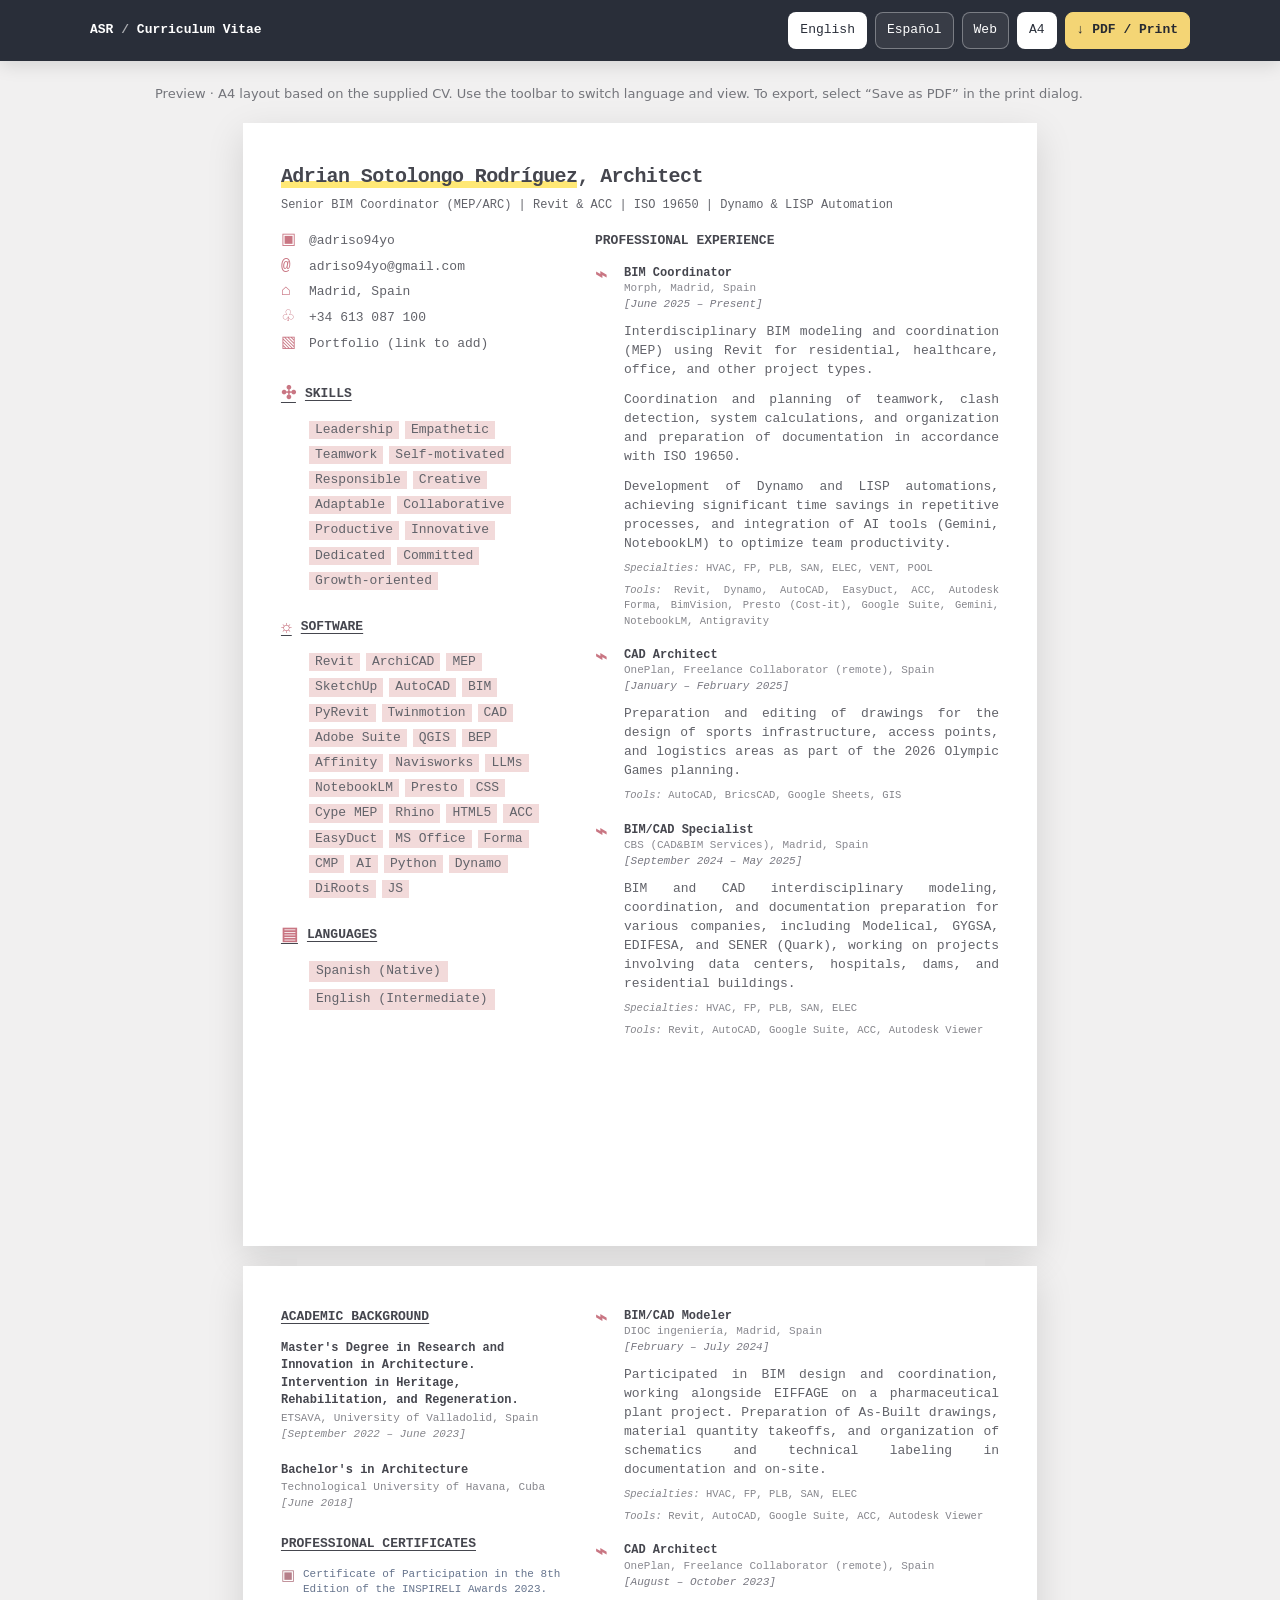
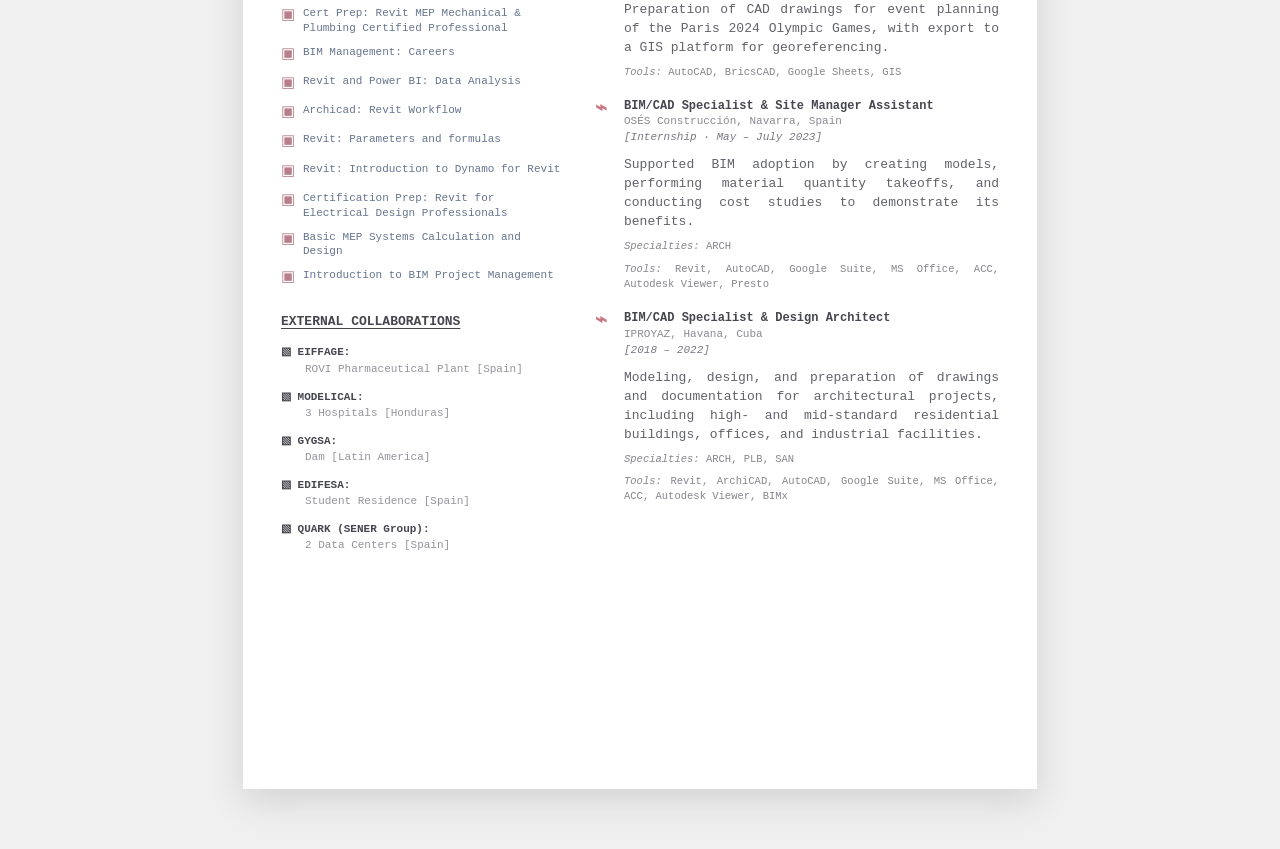
==== index.html @ 5b1942b9 "index.html v.0.00" ====
<!doctype html>
<html lang="en">
<head>
<meta charset="utf-8"><meta name="viewport" content="width=device-width,initial-scale=1">
<meta name="description" content="Professional CV and portfolio of Adrian Sotolongo Rodríguez — BIM Coordinator and Architect.">
<title>Adrian Sotolongo Rodríguez — CV</title>
<style>
:root{--ink:#62636a;--dark:#45464e;--pink:#f2dada;--rose:#c97683;--yellow:#ffe875;--paper:#fff;--bg:#f1f0f0;--line:#e5dede}*{box-sizing:border-box}body{margin:0;background:var(--bg);color:var(--ink);font:13px/1.46 'Courier New',Courier,monospace}button,a{font:inherit}.toolbar{position:sticky;top:0;z-index:10;background:#292e39;color:white;display:flex;gap:16px;align-items:center;justify-content:space-between;padding:12px max(16px,calc((100vw - 1100px)/2));box-shadow:0 3px 18px #0002}.toolbar strong{color:#fff}.toolbar-actions{display:flex;gap:8px;flex-wrap:wrap}.toolbar button{border:1px solid #ffffff55;background:#ffffff12;color:white;padding:8px 11px;cursor:pointer;border-radius:8px}.toolbar button.selected{background:#fff;color:#292e39}.toolbar button.primary{background:#f4d575;color:#272a31;border-color:#f4d575;font-weight:bold}.intro{max-width:1000px;margin:23px auto 9px;padding:0 15px;color:#74757b;font:13px/1.5 system-ui,sans-serif}.pages{margin:20px auto 60px;display:flex;flex-direction:column;align-items:center;gap:20px}.sheet{background:var(--paper);width:210mm;min-height:297mm;padding:11mm 10mm 10mm;box-shadow:0 12px 35px #00000020;overflow:hidden}.identity{margin-bottom:17px}.identity h1{color:var(--dark);font-size:20px;margin:0 0 8px;line-height:1.2;letter-spacing:-.6px}.identity h1 .name{box-shadow:inset 0 -7px var(--yellow)}.identity .role{font-size:12px;margin:0}.columns{display:grid;grid-template-columns:39% 1fr;gap:9mm}.left{min-width:0}.right{min-width:0}.contact{margin-bottom:27px}.contact-line{display:flex;align-items:flex-start;gap:9px;margin:0 0 7px;overflow-wrap:anywhere}.contact-line .ico{color:var(--rose);font-size:16px;width:19px;flex:none;line-height:1}.contact-line a{color:inherit;text-decoration:none}.group{margin-bottom:24px}.group h2,.right h2{font-size:13px;color:var(--dark);margin:0 0 13px;font-weight:bold}.group h2{display:flex;align-items:center;gap:9px;text-decoration:underline;text-underline-offset:3px}.group h2 .ico{font-size:18px;color:var(--rose);text-decoration:none}.chips{display:flex;gap:7px 6px;flex-wrap:wrap;padding-left:28px}.chip{background:var(--pink);padding:0 6px;line-height:1.4;white-space:nowrap}.language-list{display:grid;gap:7px;padding-left:28px}.language-list span{background:var(--pink);padding:1px 7px;max-width:max-content}.right h2{margin-bottom:14px}.item{display:grid;grid-template-columns:21px minmax(0,1fr);gap:8px;margin-bottom:18px;break-inside:avoid}.item .emblem{color:var(--rose);font-size:20px;line-height:1.1;font-weight:bold}.item h3{font-size:12px;margin:0;line-height:1.35;color:var(--dark)}.item .meta{font-size:11px;color:#898990;line-height:1.38}.item .date{font-size:11px;font-style:italic;color:#777780}.item p{margin:11px 0 0;text-align:justify;hyphens:auto}.item .minor{font-size:10.5px;color:#85858b;margin-top:7px}.academic{margin-bottom:20px;break-inside:avoid}.academic strong{display:block;color:var(--dark);font-size:12px}.academic .meta,.academic .date{font-size:11px;color:#85858b}.academic .date{font-style:italic}.cert{display:flex;align-items:flex-start;gap:8px;margin:0 0 9px;font-size:11px;line-height:1.35;color:#66748d}.cert .symbol{color:#b67f8a;font-size:15px;flex:none}.collab{margin:0 0 12px;font-size:11px}.collab strong{color:var(--dark)}.collab div{margin-left:24px;color:#93939b}.screen-only{}.print-only{display:none}.footer-note{font-size:10px;text-align:right;color:#a5a5a5;margin-top:6px}.web-only{display:none}
@media screen and (max-width:850px){.sheet{width:min(100%,794px);min-height:unset;padding:28px 22px}.pages{padding:0 10px}.columns{gap:20px}.toolbar{gap:10px;flex-direction:column;align-items:stretch}.intro{margin:14px auto}.toolbar-actions{justify-content:center}}@media screen and (max-width:590px){.columns{grid-template-columns:1fr}.identity h1{font-size:18px}.right{border-top:1px solid var(--line);padding-top:14px}.contact{margin-bottom:14px}.chips{padding-left:0}.language-list{padding-left:0}.group{margin-bottom:17px}.sheet{padding:22px 17px}.item{break-inside:auto}}
body.mode-web .pages{max-width:1040px;padding:0 14px;display:block}body.mode-web .sheet{width:100%;min-height:0;margin:0 auto 15px;box-shadow:0 5px 20px #00000013;border-radius:6px}body.mode-web .sheet + .sheet{margin-top:0}body.mode-web .intro{max-width:1040px}body.mode-web .sheet .footer-note{display:none}
@media print{@page{size:A4;margin:0}html,body{width:210mm;background:white!important;margin:0!important;padding:0!important;-webkit-print-color-adjust:exact;print-color-adjust:exact}.toolbar,.intro{display:none!important}.pages,body.mode-web .pages{display:block!important;margin:0!important;padding:0!important;max-width:none!important}.sheet,body.mode-web .sheet{width:210mm!important;min-height:297mm!important;height:auto!important;padding:11mm 10mm 10mm!important;margin:0!important;box-shadow:none!important;border-radius:0!important;break-after:page;page-break-after:always;overflow:visible!important}.sheet:last-child{break-after:auto;page-break-after:auto}.columns{grid-template-columns:39% 1fr!important;gap:9mm!important}.right{border:0!important;padding:0!important}.chips,.language-list{padding-left:28px!important}.item{break-inside:avoid}.sheet:not(:last-child){border-bottom:0}}
</style>
</head><body class="mode-a4">
<header class="toolbar"><strong>ASR <span style="opacity:.6">/</span> Curriculum Vitae</strong><div class="toolbar-actions"><button id="lang-en" class="selected" type="button">English</button><button id="lang-es" type="button">Español</button><button id="view-web" type="button">Web</button><button id="view-a4" class="selected" type="button">A4</button><button id="print" class="primary" type="button">↓ PDF / Print</button></div></header>
<p class="intro" id="intro">Preview · A4 layout based on the supplied CV. Use the toolbar to switch language and view. To export, select “Save as PDF” in the print dialog.</p>
<main id="pages" class="pages" aria-label="Curriculum vitae"></main>
<script>
// Edit all content here. Both the website and PDF use this single data source.
const data={
 name:'Adrian Sotolongo Rodríguez',mail:'adriso94yo@gmail.com',phone:'+34 613 087 100',location:'Madrid, Spain',linkedin:'@adriso94yo',
 headline:{en:'Senior BIM Coordinator (MEP/ARC) | Revit & ACC | ISO 19650 | Dynamo & LISP Automation',es:'Coordinador BIM sénior (MEP/ARQ) | Revit y ACC | ISO 19650 | Automatización Dynamo y LISP'},
 skills:['Leadership','Empathetic','Teamwork','Self-motivated','Responsible','Creative','Adaptable','Collaborative','Productive','Innovative','Dedicated','Committed','Growth-oriented'],
 software:['Revit','ArchiCAD','MEP','SketchUp','AutoCAD','BIM','PyRevit','Twinmotion','CAD','Adobe Suite','QGIS','BEP','Affinity','Navisworks','LLMs','NotebookLM','Presto','CSS','Cype MEP','Rhino','HTML5','ACC','EasyDuct','MS Office','Forma','CMP','AI','Python','Dynamo','DiRoots','JS'],
 languages:{en:['Spanish (Native)','English (Intermediate)'],es:['Español (Nativo)','Inglés (Intermedio)']},
 jobs:[
 {role:{en:'BIM Coordinator',es:'Coordinador BIM'},company:'Morph',place:'Madrid, Spain',date:{en:'June 2025 – Present',es:'Junio 2025 – Actualidad'},paragraphs:{en:['Interdisciplinary BIM modeling and coordination (MEP) using Revit for residential, healthcare, office, and other project types.','Coordination and planning of teamwork, clash detection, system calculations, and organization and preparation of documentation in accordance with ISO 19650.','Development of Dynamo and LISP automations, achieving significant time savings in repetitive processes, and integration of AI tools (Gemini, NotebookLM) to optimize team productivity.'],es:['Modelado y coordinación BIM interdisciplinar (MEP) con Revit para proyectos residenciales, sanitarios, de oficinas y otros usos.','Coordinación y planificación del trabajo en equipo, detección de interferencias, cálculos de instalaciones y organización de documentación conforme a ISO 19650.','Desarrollo de automatizaciones con Dynamo y LISP para agilizar tareas repetitivas e integración de herramientas de IA (Gemini, NotebookLM) para mejorar la productividad del equipo.']},specialties:'HVAC, FP, PLB, SAN, ELEC, VENT, POOL',tools:'Revit, Dynamo, AutoCAD, EasyDuct, ACC, Autodesk Forma, BimVision, Presto (Cost-it), Google Suite, Gemini, NotebookLM, Antigravity'},
 {role:{en:'CAD Architect',es:'Arquitecto CAD'},company:'OnePlan',place:'Freelance Collaborator (remote), Spain',date:{en:'January – February 2025',es:'Enero – Febrero 2025'},paragraphs:{en:['Preparation and editing of drawings for the design of sports infrastructure, access points, and logistics areas as part of the 2026 Olympic Games planning.'],es:['Elaboración y edición de planos de infraestructuras deportivas, accesos y zonas logísticas como parte de la planificación de los Juegos Olímpicos de 2026.']},tools:'AutoCAD, BricsCAD, Google Sheets, GIS'},
 {role:{en:'BIM/CAD Specialist',es:'Especialista BIM/CAD'},company:'CBS (CAD&BIM Services)',place:'Madrid, Spain',date:{en:'September 2024 – May 2025',es:'Septiembre 2024 – Mayo 2025'},paragraphs:{en:['BIM and CAD interdisciplinary modeling, coordination, and documentation preparation for various companies, including Modelical, GYGSA, EDIFESA, and SENER (Quark), working on projects involving data centers, hospitals, dams, and residential buildings.'],es:['Modelado, coordinación y preparación de documentación BIM y CAD para distintas empresas, entre ellas Modelical, GYGSA, EDIFESA y SENER (Quark), en proyectos de centros de datos, hospitales, presas y edificios residenciales.']},specialties:'HVAC, FP, PLB, SAN, ELEC',tools:'Revit, AutoCAD, Google Suite, ACC, Autodesk Viewer'},
 {role:{en:'BIM/CAD Modeler',es:'Modelador BIM/CAD'},company:'DIOC ingeniería',place:'Madrid, Spain',date:{en:'February – July 2024',es:'Febrero – Julio 2024'},paragraphs:{en:['Participated in BIM design and coordination, working alongside EIFFAGE on a pharmaceutical plant project. Preparation of As-Built drawings, material quantity takeoffs, and organization of schematics and technical labeling in documentation and on-site.'],es:['Participación en el diseño y coordinación BIM junto con EIFFAGE en un proyecto de planta farmacéutica. Elaboración de planos As-Built, mediciones de materiales y organización de esquemas y etiquetado técnico en documentación y obra.']},specialties:'HVAC, FP, PLB, SAN, ELEC',tools:'Revit, AutoCAD, Google Suite, ACC, Autodesk Viewer'},
 {role:{en:'CAD Architect',es:'Arquitecto CAD'},company:'OnePlan',place:'Freelance Collaborator (remote), Spain',date:{en:'August – October 2023',es:'Agosto – Octubre 2023'},paragraphs:{en:['Preparation of CAD drawings for event planning of the Paris 2024 Olympic Games, with export to a GIS platform for georeferencing.'],es:['Elaboración de planos CAD para la planificación de eventos de los Juegos Olímpicos de París 2024, exportados a una plataforma SIG para su georreferenciación.']},tools:'AutoCAD, BricsCAD, Google Sheets, GIS'},
 {role:{en:'BIM/CAD Specialist & Site Manager Assistant',es:'Especialista BIM/CAD y asistente de jefe de obra'},company:'OSÉS Construcción',place:'Navarra, Spain',date:{en:'Internship · May – July 2023',es:'Prácticas · Mayo – Julio 2023'},paragraphs:{en:['Supported BIM adoption by creating models, performing material quantity takeoffs, and conducting cost studies to demonstrate its benefits.'],es:['Apoyo en la implantación BIM mediante creación de modelos, mediciones de materiales y estudios de costes para demostrar sus ventajas.']},specialties:'ARCH',tools:'Revit, AutoCAD, Google Suite, MS Office, ACC, Autodesk Viewer, Presto'},
 {role:{en:'BIM/CAD Specialist & Design Architect',es:'Especialista BIM/CAD y arquitecto proyectista'},company:'IPROYAZ',place:'Havana, Cuba',date:{en:'2018 – 2022',es:'2018 – 2022'},paragraphs:{en:['Modeling, design, and preparation of drawings and documentation for architectural projects, including high- and mid-standard residential buildings, offices, and industrial facilities.'],es:['Modelado, diseño y elaboración de planos y documentación para proyectos arquitectónicos, incluidos edificios residenciales, oficinas e instalaciones industriales.']},specialties:'ARCH, PLB, SAN',tools:'Revit, ArchiCAD, AutoCAD, Google Suite, MS Office, ACC, Autodesk Viewer, BIMx'}
 ],
 academics:[{title:{en:"Master's Degree in Research and Innovation in Architecture. Intervention in Heritage, Rehabilitation, and Regeneration.",es:'Máster en Investigación e Innovación en Arquitectura. Intervención en el Patrimonio, Rehabilitación y Regeneración.'},school:'ETSAVA, University of Valladolid, Spain',date:{en:'September 2022 – June 2023',es:'Septiembre 2022 – Junio 2023'}},{title:{en:"Bachelor's in Architecture",es:'Grado en Arquitectura'},school:'Technological University of Havana, Cuba',date:{en:'June 2018',es:'Junio 2018'}}],
 certs:['Certificate of Participation in the 8th Edition of the INSPIRELI Awards 2023.','Cert Prep: Revit MEP Mechanical & Plumbing Certified Professional','BIM Management: Careers','Revit and Power BI: Data Analysis','Archicad: Revit Workflow','Revit: Parameters and formulas','Revit: Introduction to Dynamo for Revit','Certification Prep: Revit for Electrical Design Professionals','Basic MEP Systems Calculation and Design','Introduction to BIM Project Management'],
 collabs:[['EIFFAGE','ROVI Pharmaceutical Plant [Spain]'],['MODELICAL','3 Hospitals [Honduras]'],['GYGSA','Dam [Latin America]'],['EDIFESA','Student Residence [Spain]'],['QUARK (SENER Group)','2 Data Centers [Spain]']]
};
const labels={en:{architect:'Architect',experience:'PROFESSIONAL EXPERIENCE',skills:'SKILLS',software:'SOFTWARE',languages:'LANGUAGES',education:'ACADEMIC BACKGROUND',certs:'PROFESSIONAL CERTIFICATES',collabs:'EXTERNAL COLLABORATIONS',specialties:'Specialties',tools:'Tools',intro:'Preview · A4 layout based on the supplied CV. Use the toolbar to switch language and view. To export, select “Save as PDF” in the print dialog.'},es:{architect:'Arquitecto',experience:'EXPERIENCIA PROFESIONAL',skills:'COMPETENCIAS',software:'SOFTWARE',languages:'IDIOMAS',education:'FORMACIÓN ACADÉMICA',certs:'CERTIFICACIONES PROFESIONALES',collabs:'COLABORACIONES EXTERNAS',specialties:'Especialidades',tools:'Herramientas',intro:'Vista previa · Diseño A4 basado en el CV facilitado. Cambia de idioma y vista desde la barra. Para exportar, selecciona «Guardar como PDF» en el diálogo de impresión.'}};
let language='en',view='a4';
function esc(v){return String(v??'').replace(/[&<>"']/g,c=>({'&':'&amp;','<':'&lt;','>':'&gt;','"':'&quot;',"'":'&#39;'}[c]))}
function job(j){let t=labels[language];return `<article class="item"><span class="emblem">⌁</span><div><h3>${esc(j.role[language])}</h3><div class="meta">${esc(j.company)}, ${esc(j.place)}</div><div class="date">[${esc(j.date[language])}]</div>${j.paragraphs[language].map(p=>`<p>${esc(p)}</p>`).join('')}${j.specialties?`<p class="minor"><em>${t.specialties}:</em> ${esc(j.specialties)}</p>`:''}${j.tools?`<p class="minor"><em>${t.tools}:</em> ${esc(j.tools)}</p>`:''}</div></article>`}
function academic(a){return `<div class="academic"><strong>${esc(a.title[language])}</strong><div class="meta">${esc(a.school)}</div><div class="date">[${esc(a.date[language])}]</div></div>`}
function leftOne(){const t=labels[language];return `<aside class="left"><div class="contact"><div class="contact-line"><span class="ico">▣</span><a href="https://www.linkedin.com/" target="_blank" rel="noopener">${esc(data.linkedin)}</a></div><div class="contact-line"><span class="ico">@</span><a href="mailto:${esc(data.mail)}">${esc(data.mail)}</a></div><div class="contact-line"><span class="ico">⌂</span><span>${esc(data.location)}</span></div><div class="contact-line"><span class="ico">♧</span><a href="tel:${esc(data.phone.replaceAll(' ',''))}">${esc(data.phone)}</a></div><div class="contact-line"><span class="ico">▧</span><span>Portfolio (link to add)</span></div></div><section class="group"><h2><span class="ico">✣</span>${t.skills}</h2><div class="chips">${data.skills.map(s=>`<span class="chip">${esc(s)}</span>`).join('')}</div></section><section class="group"><h2><span class="ico">☼</span>${t.software}</h2><div class="chips">${data.software.map(s=>`<span class="chip">${esc(s)}</span>`).join('')}</div></section><section class="group"><h2><span class="ico">▤</span>${t.languages}</h2><div class="language-list">${data.languages[language].map(s=>`<span>${esc(s)}</span>`).join('')}</div></section></aside>`}
function leftTwo(){const t=labels[language];return `<aside class="left"><section class="group"><h2>${t.education}</h2>${data.academics.map(academic).join('')}</section><section class="group"><h2>${t.certs}</h2>${data.certs.map(c=>`<div class="cert"><span class="symbol">▣</span><span>${esc(c)}</span></div>`).join('')}</section><section class="group"><h2>${t.collabs}</h2>${data.collabs.map(c=>`<div class="collab"><strong>▧ ${esc(c[0])}:</strong><div>${esc(c[1])}</div></div>`).join('')}</section></aside>`}
function render(){const t=labels[language];document.documentElement.lang=language;document.title=`${data.name} — ${language==='en'?'CV':'Currículum'}`;document.getElementById('intro').textContent=t.intro;document.getElementById('pages').innerHTML=`<section class="sheet"><header class="identity"><h1><span class="name">${esc(data.name)}</span>, ${t.architect}</h1><div class="role">${esc(data.headline[language])}</div></header><div class="columns">${leftOne()}<div class="right"><h2>${t.experience}</h2>${data.jobs.slice(0,3).map(job).join('')}</div></div></section><section class="sheet"><div class="columns">${leftTwo()}<div class="right">${data.jobs.slice(3).map(job).join('')}</div></div></section>`;document.body.className='mode-'+view;for(const code of ['en','es'])document.getElementById('lang-'+code).classList.toggle('selected',code===language);for(const code of ['web','a4'])document.getElementById('view-'+code).classList.toggle('selected',code===view)}
for(const code of ['en','es'])document.getElementById('lang-'+code).onclick=()=>{language=code;render()};for(const code of ['web','a4'])document.getElementById('view-'+code).onclick=()=>{view=code;render()};document.getElementById('print').onclick=()=>window.print();render();
</script>
</body></html>
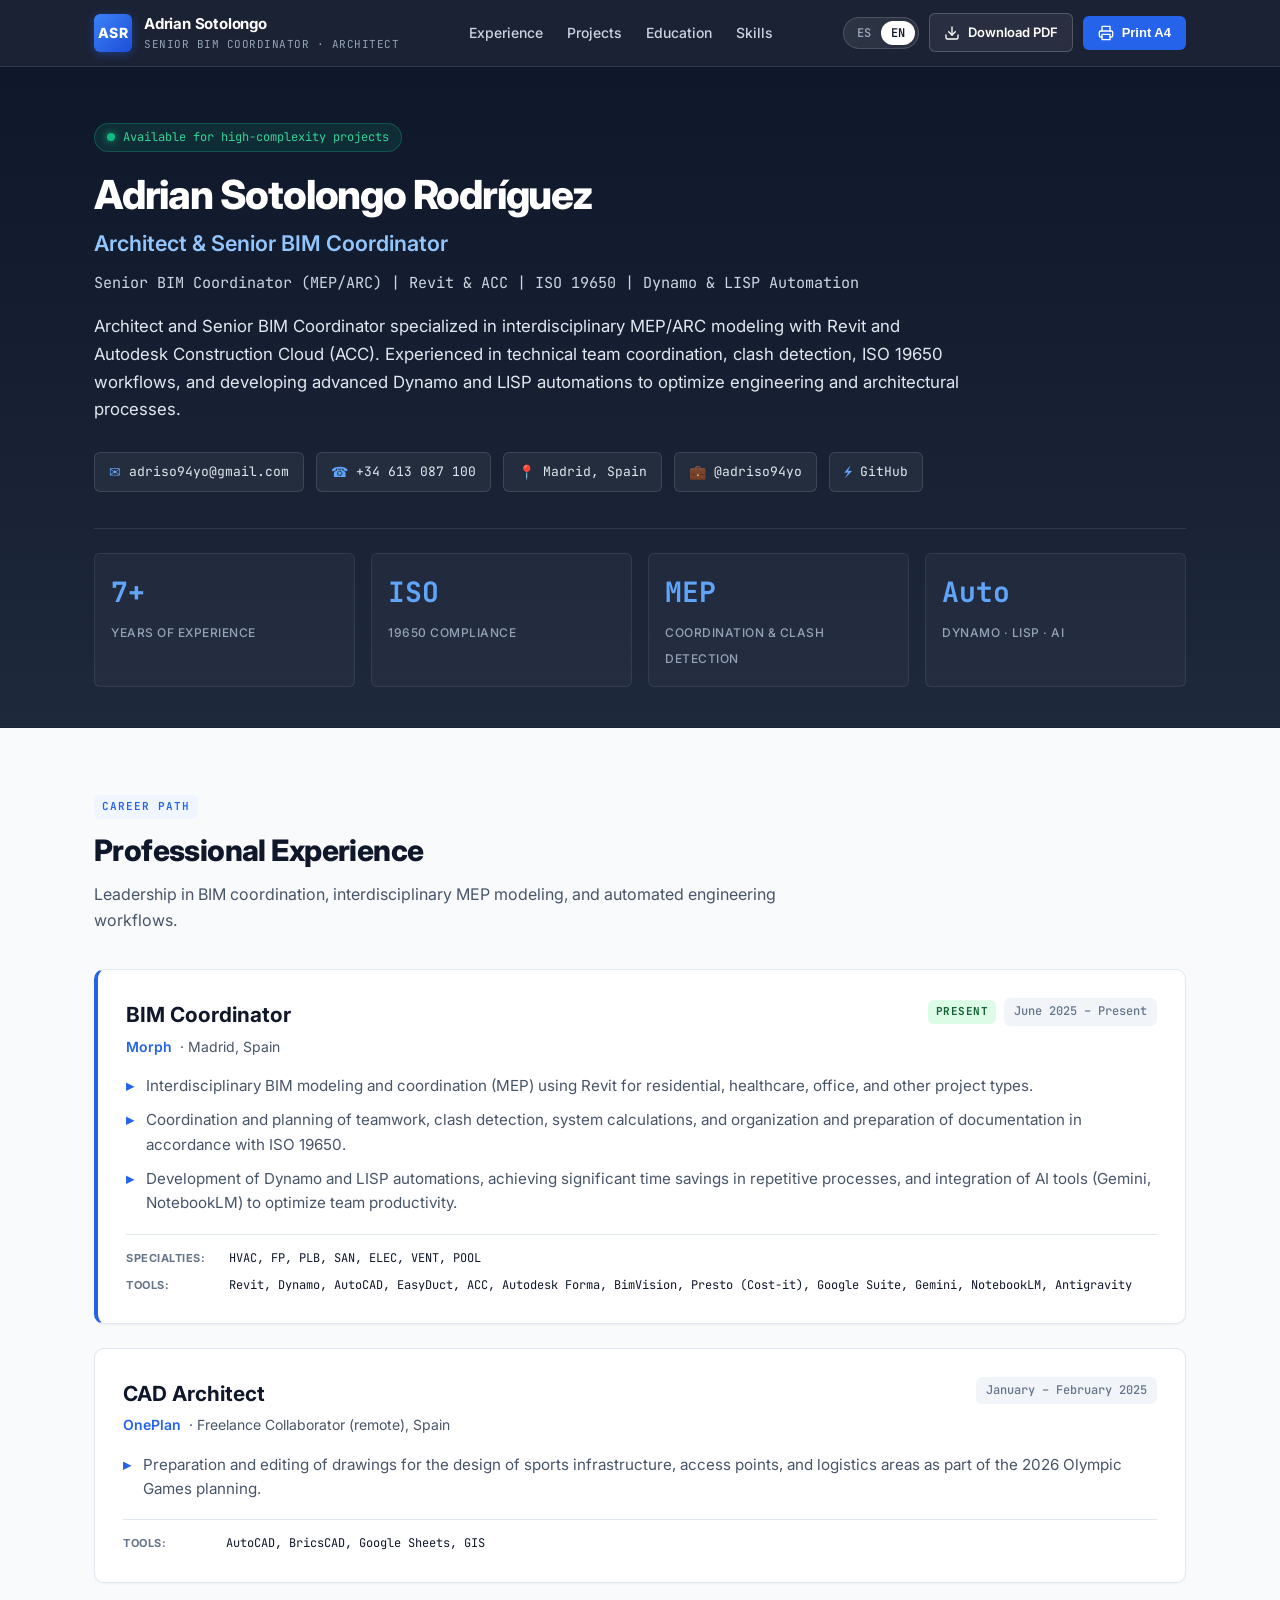
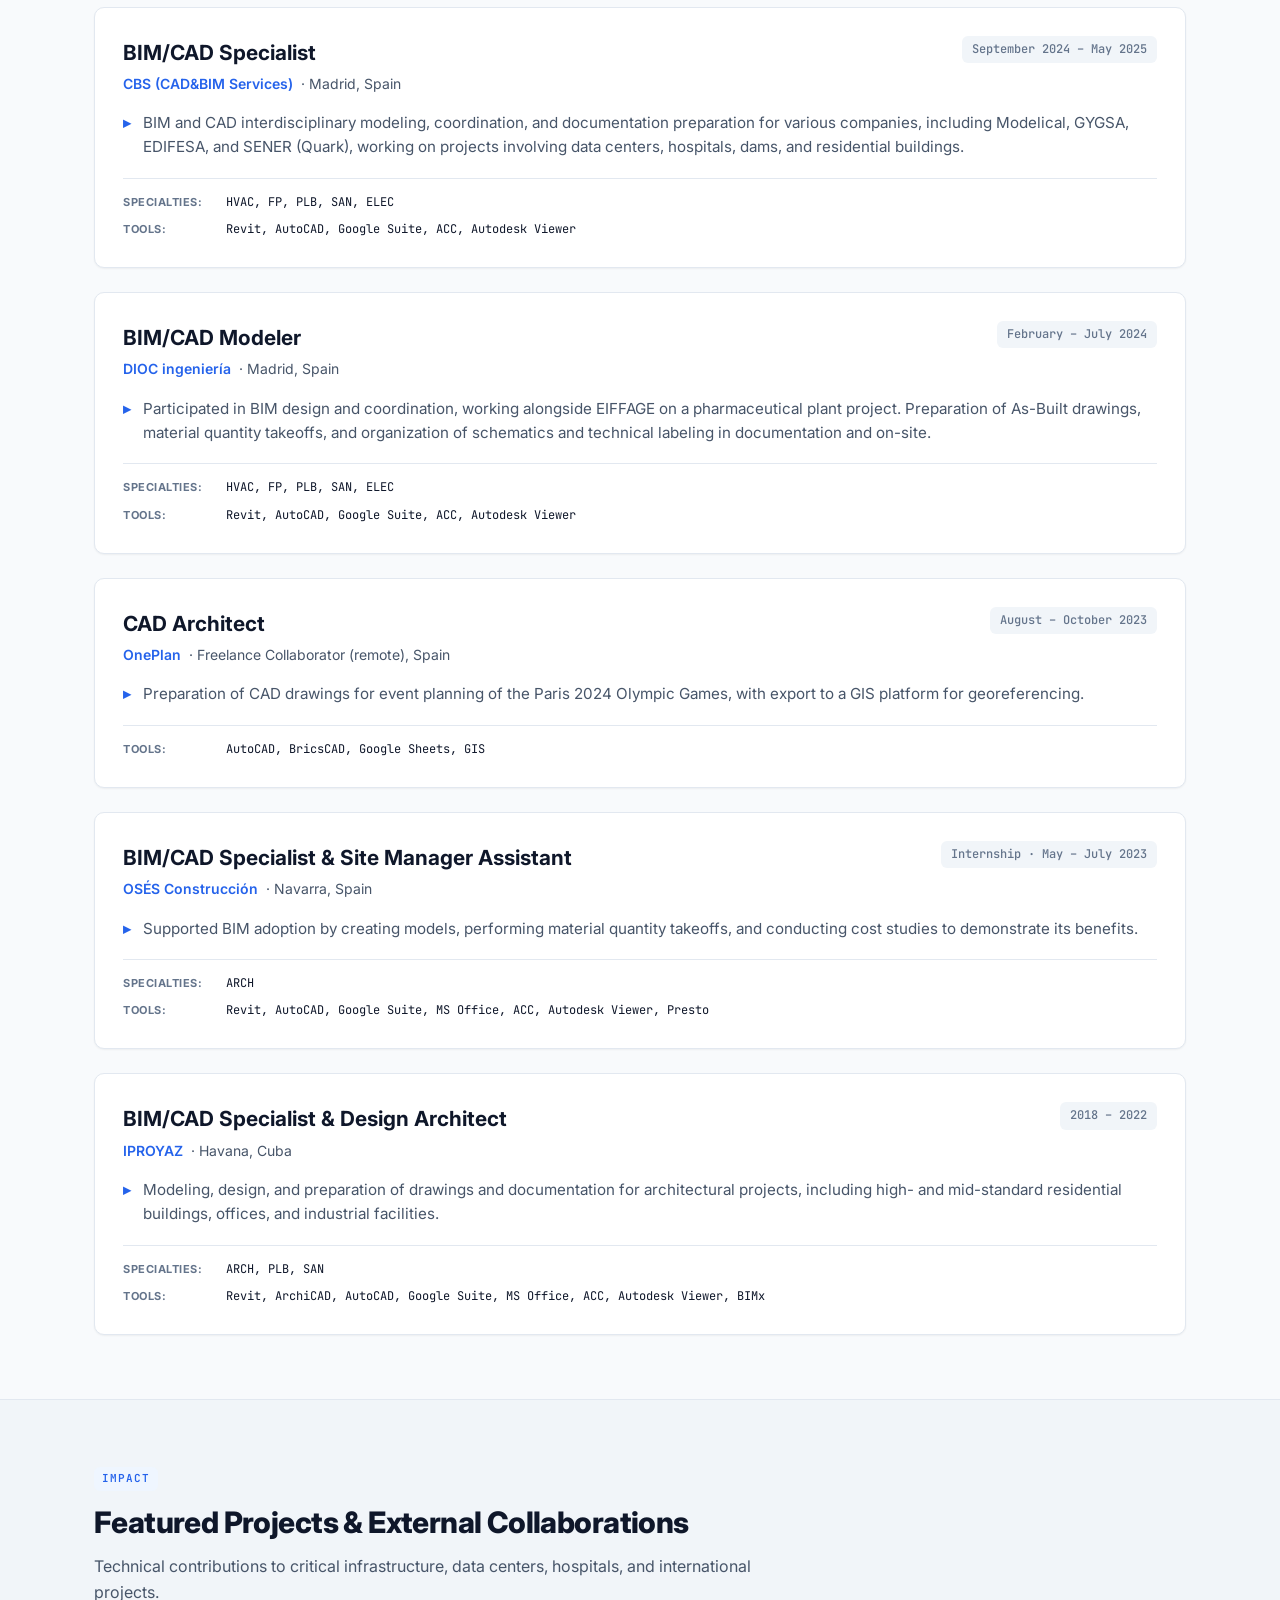
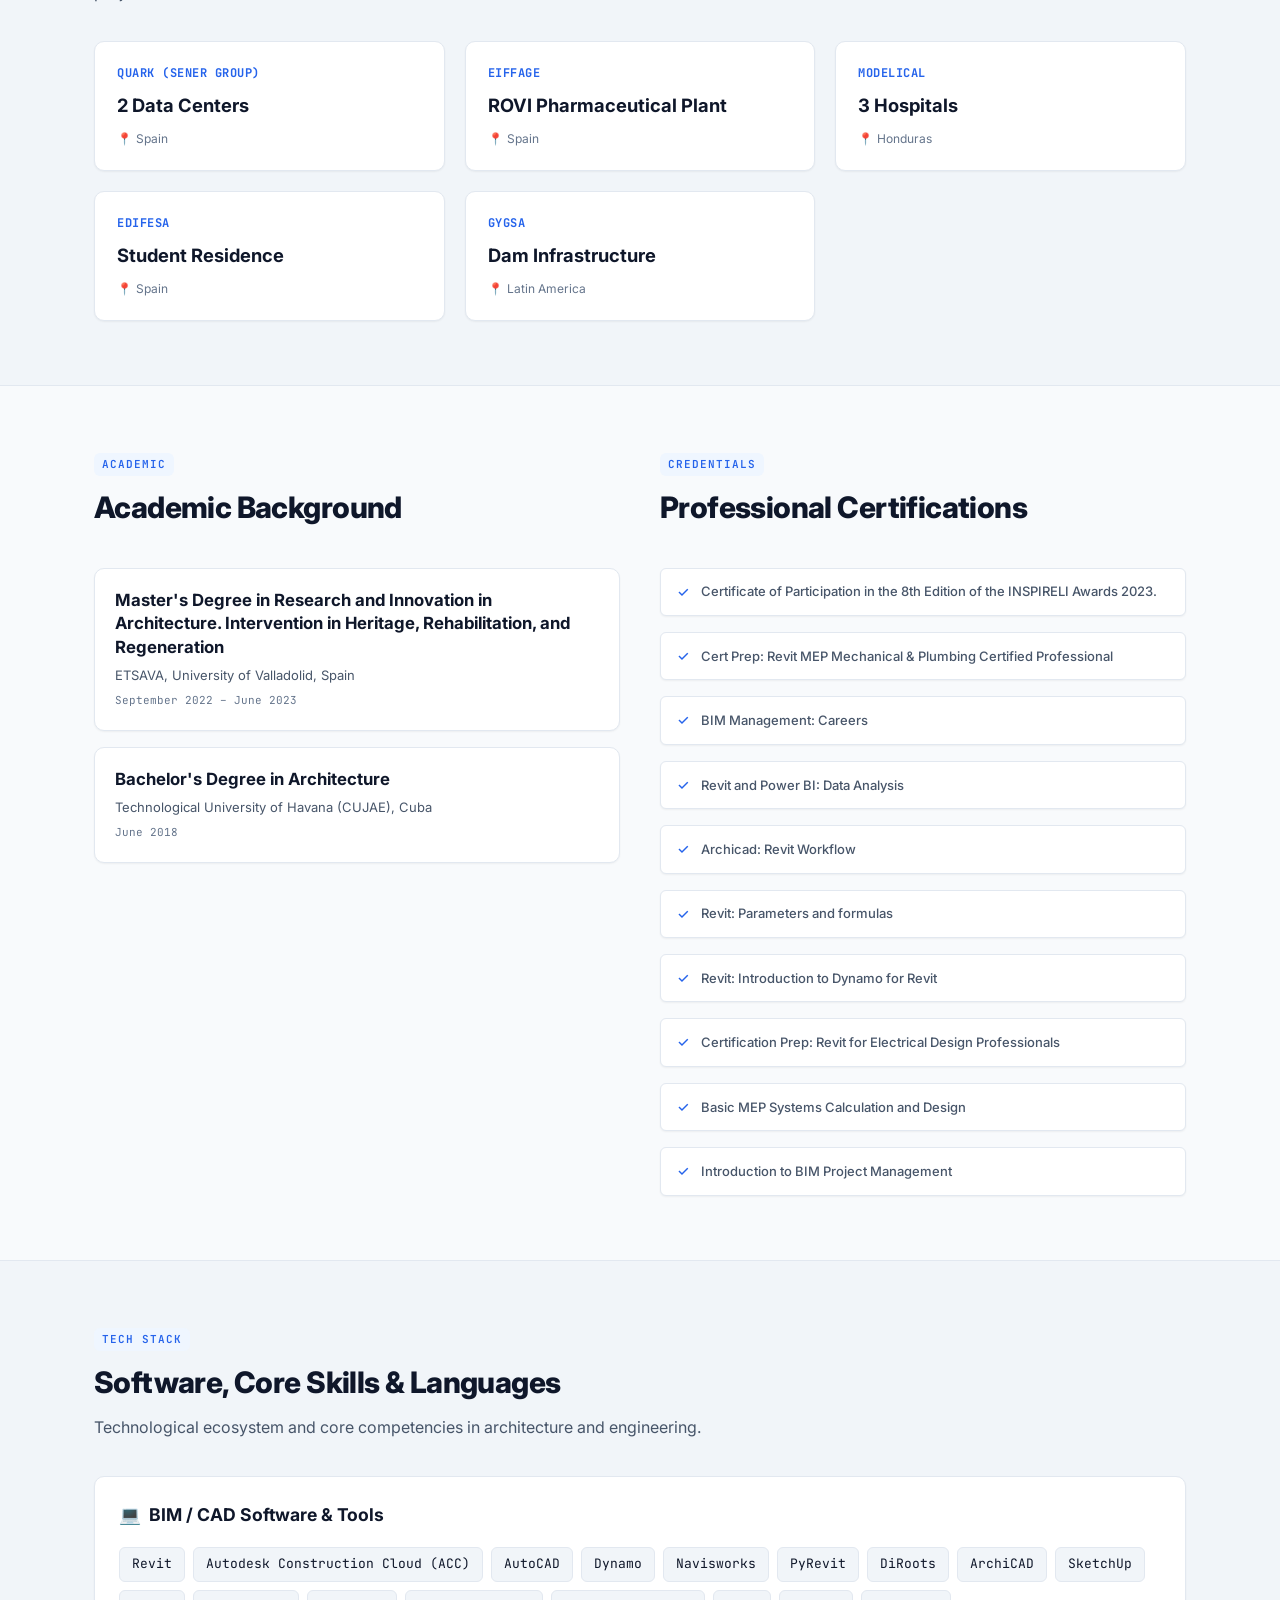
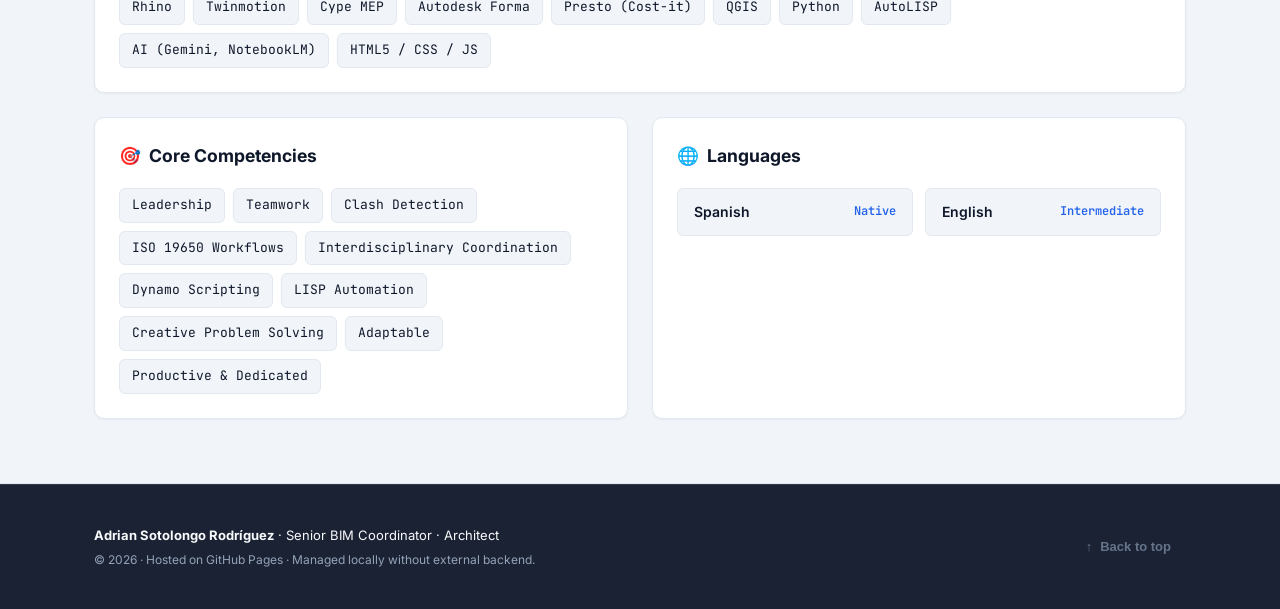
==== commit 234c454a: "version 0.01" ====
--- a/index.html
+++ b/index.html
@@ -1,48 +1,13 @@
-<!doctype html>
-<html lang="en">
+<!DOCTYPE html>
+<html lang="es">
 <head>
-<meta charset="utf-8"><meta name="viewport" content="width=device-width,initial-scale=1">
-<meta name="description" content="Professional CV and portfolio of Adrian Sotolongo Rodríguez — BIM Coordinator and Architect.">
-<title>Adrian Sotolongo Rodríguez — CV</title>
-<style>
-:root{--ink:#62636a;--dark:#45464e;--pink:#f2dada;--rose:#c97683;--yellow:#ffe875;--paper:#fff;--bg:#f1f0f0;--line:#e5dede}*{box-sizing:border-box}body{margin:0;background:var(--bg);color:var(--ink);font:13px/1.46 'Courier New',Courier,monospace}button,a{font:inherit}.toolbar{position:sticky;top:0;z-index:10;background:#292e39;color:white;display:flex;gap:16px;align-items:center;justify-content:space-between;padding:12px max(16px,calc((100vw - 1100px)/2));box-shadow:0 3px 18px #0002}.toolbar strong{color:#fff}.toolbar-actions{display:flex;gap:8px;flex-wrap:wrap}.toolbar button{border:1px solid #ffffff55;background:#ffffff12;color:white;padding:8px 11px;cursor:pointer;border-radius:8px}.toolbar button.selected{background:#fff;color:#292e39}.toolbar button.primary{background:#f4d575;color:#272a31;border-color:#f4d575;font-weight:bold}.intro{max-width:1000px;margin:23px auto 9px;padding:0 15px;color:#74757b;font:13px/1.5 system-ui,sans-serif}.pages{margin:20px auto 60px;display:flex;flex-direction:column;align-items:center;gap:20px}.sheet{background:var(--paper);width:210mm;min-height:297mm;padding:11mm 10mm 10mm;box-shadow:0 12px 35px #00000020;overflow:hidden}.identity{margin-bottom:17px}.identity h1{color:var(--dark);font-size:20px;margin:0 0 8px;line-height:1.2;letter-spacing:-.6px}.identity h1 .name{box-shadow:inset 0 -7px var(--yellow)}.identity .role{font-size:12px;margin:0}.columns{display:grid;grid-template-columns:39% 1fr;gap:9mm}.left{min-width:0}.right{min-width:0}.contact{margin-bottom:27px}.contact-line{display:flex;align-items:flex-start;gap:9px;margin:0 0 7px;overflow-wrap:anywhere}.contact-line .ico{color:var(--rose);font-size:16px;width:19px;flex:none;line-height:1}.contact-line a{color:inherit;text-decoration:none}.group{margin-bottom:24px}.group h2,.right h2{font-size:13px;color:var(--dark);margin:0 0 13px;font-weight:bold}.group h2{display:flex;align-items:center;gap:9px;text-decoration:underline;text-underline-offset:3px}.group h2 .ico{font-size:18px;color:var(--rose);text-decoration:none}.chips{display:flex;gap:7px 6px;flex-wrap:wrap;padding-left:28px}.chip{background:var(--pink);padding:0 6px;line-height:1.4;white-space:nowrap}.language-list{display:grid;gap:7px;padding-left:28px}.language-list span{background:var(--pink);padding:1px 7px;max-width:max-content}.right h2{margin-bottom:14px}.item{display:grid;grid-template-columns:21px minmax(0,1fr);gap:8px;margin-bottom:18px;break-inside:avoid}.item .emblem{color:var(--rose);font-size:20px;line-height:1.1;font-weight:bold}.item h3{font-size:12px;margin:0;line-height:1.35;color:var(--dark)}.item .meta{font-size:11px;color:#898990;line-height:1.38}.item .date{font-size:11px;font-style:italic;color:#777780}.item p{margin:11px 0 0;text-align:justify;hyphens:auto}.item .minor{font-size:10.5px;color:#85858b;margin-top:7px}.academic{margin-bottom:20px;break-inside:avoid}.academic strong{display:block;color:var(--dark);font-size:12px}.academic .meta,.academic .date{font-size:11px;color:#85858b}.academic .date{font-style:italic}.cert{display:flex;align-items:flex-start;gap:8px;margin:0 0 9px;font-size:11px;line-height:1.35;color:#66748d}.cert .symbol{color:#b67f8a;font-size:15px;flex:none}.collab{margin:0 0 12px;font-size:11px}.collab strong{color:var(--dark)}.collab div{margin-left:24px;color:#93939b}.screen-only{}.print-only{display:none}.footer-note{font-size:10px;text-align:right;color:#a5a5a5;margin-top:6px}.web-only{display:none}
-@media screen and (max-width:850px){.sheet{width:min(100%,794px);min-height:unset;padding:28px 22px}.pages{padding:0 10px}.columns{gap:20px}.toolbar{gap:10px;flex-direction:column;align-items:stretch}.intro{margin:14px auto}.toolbar-actions{justify-content:center}}@media screen and (max-width:590px){.columns{grid-template-columns:1fr}.identity h1{font-size:18px}.right{border-top:1px solid var(--line);padding-top:14px}.contact{margin-bottom:14px}.chips{padding-left:0}.language-list{padding-left:0}.group{margin-bottom:17px}.sheet{padding:22px 17px}.item{break-inside:auto}}
-body.mode-web .pages{max-width:1040px;padding:0 14px;display:block}body.mode-web .sheet{width:100%;min-height:0;margin:0 auto 15px;box-shadow:0 5px 20px #00000013;border-radius:6px}body.mode-web .sheet + .sheet{margin-top:0}body.mode-web .intro{max-width:1040px}body.mode-web .sheet .footer-note{display:none}
-@media print{@page{size:A4;margin:0}html,body{width:210mm;background:white!important;margin:0!important;padding:0!important;-webkit-print-color-adjust:exact;print-color-adjust:exact}.toolbar,.intro{display:none!important}.pages,body.mode-web .pages{display:block!important;margin:0!important;padding:0!important;max-width:none!important}.sheet,body.mode-web .sheet{width:210mm!important;min-height:297mm!important;height:auto!important;padding:11mm 10mm 10mm!important;margin:0!important;box-shadow:none!important;border-radius:0!important;break-after:page;page-break-after:always;overflow:visible!important}.sheet:last-child{break-after:auto;page-break-after:auto}.columns{grid-template-columns:39% 1fr!important;gap:9mm!important}.right{border:0!important;padding:0!important}.chips,.language-list{padding-left:28px!important}.item{break-inside:avoid}.sheet:not(:last-child){border-bottom:0}}
-</style>
-</head><body class="mode-a4">
-<header class="toolbar"><strong>ASR <span style="opacity:.6">/</span> Curriculum Vitae</strong><div class="toolbar-actions"><button id="lang-en" class="selected" type="button">English</button><button id="lang-es" type="button">Español</button><button id="view-web" type="button">Web</button><button id="view-a4" class="selected" type="button">A4</button><button id="print" class="primary" type="button">↓ PDF / Print</button></div></header>
-<p class="intro" id="intro">Preview · A4 layout based on the supplied CV. Use the toolbar to switch language and view. To export, select “Save as PDF” in the print dialog.</p>
-<main id="pages" class="pages" aria-label="Curriculum vitae"></main>
-<script>
-// Edit all content here. Both the website and PDF use this single data source.
-const data={
- name:'Adrian Sotolongo Rodríguez',mail:'adriso94yo@gmail.com',phone:'+34 613 087 100',location:'Madrid, Spain',linkedin:'@adriso94yo',
- headline:{en:'Senior BIM Coordinator (MEP/ARC) | Revit & ACC | ISO 19650 | Dynamo & LISP Automation',es:'Coordinador BIM sénior (MEP/ARQ) | Revit y ACC | ISO 19650 | Automatización Dynamo y LISP'},
- skills:['Leadership','Empathetic','Teamwork','Self-motivated','Responsible','Creative','Adaptable','Collaborative','Productive','Innovative','Dedicated','Committed','Growth-oriented'],
- software:['Revit','ArchiCAD','MEP','SketchUp','AutoCAD','BIM','PyRevit','Twinmotion','CAD','Adobe Suite','QGIS','BEP','Affinity','Navisworks','LLMs','NotebookLM','Presto','CSS','Cype MEP','Rhino','HTML5','ACC','EasyDuct','MS Office','Forma','CMP','AI','Python','Dynamo','DiRoots','JS'],
- languages:{en:['Spanish (Native)','English (Intermediate)'],es:['Español (Nativo)','Inglés (Intermedio)']},
- jobs:[
- {role:{en:'BIM Coordinator',es:'Coordinador BIM'},company:'Morph',place:'Madrid, Spain',date:{en:'June 2025 – Present',es:'Junio 2025 – Actualidad'},paragraphs:{en:['Interdisciplinary BIM modeling and coordination (MEP) using Revit for residential, healthcare, office, and other project types.','Coordination and planning of teamwork, clash detection, system calculations, and organization and preparation of documentation in accordance with ISO 19650.','Development of Dynamo and LISP automations, achieving significant time savings in repetitive processes, and integration of AI tools (Gemini, NotebookLM) to optimize team productivity.'],es:['Modelado y coordinación BIM interdisciplinar (MEP) con Revit para proyectos residenciales, sanitarios, de oficinas y otros usos.','Coordinación y planificación del trabajo en equipo, detección de interferencias, cálculos de instalaciones y organización de documentación conforme a ISO 19650.','Desarrollo de automatizaciones con Dynamo y LISP para agilizar tareas repetitivas e integración de herramientas de IA (Gemini, NotebookLM) para mejorar la productividad del equipo.']},specialties:'HVAC, FP, PLB, SAN, ELEC, VENT, POOL',tools:'Revit, Dynamo, AutoCAD, EasyDuct, ACC, Autodesk Forma, BimVision, Presto (Cost-it), Google Suite, Gemini, NotebookLM, Antigravity'},
- {role:{en:'CAD Architect',es:'Arquitecto CAD'},company:'OnePlan',place:'Freelance Collaborator (remote), Spain',date:{en:'January – February 2025',es:'Enero – Febrero 2025'},paragraphs:{en:['Preparation and editing of drawings for the design of sports infrastructure, access points, and logistics areas as part of the 2026 Olympic Games planning.'],es:['Elaboración y edición de planos de infraestructuras deportivas, accesos y zonas logísticas como parte de la planificación de los Juegos Olímpicos de 2026.']},tools:'AutoCAD, BricsCAD, Google Sheets, GIS'},
- {role:{en:'BIM/CAD Specialist',es:'Especialista BIM/CAD'},company:'CBS (CAD&BIM Services)',place:'Madrid, Spain',date:{en:'September 2024 – May 2025',es:'Septiembre 2024 – Mayo 2025'},paragraphs:{en:['BIM and CAD interdisciplinary modeling, coordination, and documentation preparation for various companies, including Modelical, GYGSA, EDIFESA, and SENER (Quark), working on projects involving data centers, hospitals, dams, and residential buildings.'],es:['Modelado, coordinación y preparación de documentación BIM y CAD para distintas empresas, entre ellas Modelical, GYGSA, EDIFESA y SENER (Quark), en proyectos de centros de datos, hospitales, presas y edificios residenciales.']},specialties:'HVAC, FP, PLB, SAN, ELEC',tools:'Revit, AutoCAD, Google Suite, ACC, Autodesk Viewer'},
- {role:{en:'BIM/CAD Modeler',es:'Modelador BIM/CAD'},company:'DIOC ingeniería',place:'Madrid, Spain',date:{en:'February – July 2024',es:'Febrero – Julio 2024'},paragraphs:{en:['Participated in BIM design and coordination, working alongside EIFFAGE on a pharmaceutical plant project. Preparation of As-Built drawings, material quantity takeoffs, and organization of schematics and technical labeling in documentation and on-site.'],es:['Participación en el diseño y coordinación BIM junto con EIFFAGE en un proyecto de planta farmacéutica. Elaboración de planos As-Built, mediciones de materiales y organización de esquemas y etiquetado técnico en documentación y obra.']},specialties:'HVAC, FP, PLB, SAN, ELEC',tools:'Revit, AutoCAD, Google Suite, ACC, Autodesk Viewer'},
- {role:{en:'CAD Architect',es:'Arquitecto CAD'},company:'OnePlan',place:'Freelance Collaborator (remote), Spain',date:{en:'August – October 2023',es:'Agosto – Octubre 2023'},paragraphs:{en:['Preparation of CAD drawings for event planning of the Paris 2024 Olympic Games, with export to a GIS platform for georeferencing.'],es:['Elaboración de planos CAD para la planificación de eventos de los Juegos Olímpicos de París 2024, exportados a una plataforma SIG para su georreferenciación.']},tools:'AutoCAD, BricsCAD, Google Sheets, GIS'},
- {role:{en:'BIM/CAD Specialist & Site Manager Assistant',es:'Especialista BIM/CAD y asistente de jefe de obra'},company:'OSÉS Construcción',place:'Navarra, Spain',date:{en:'Internship · May – July 2023',es:'Prácticas · Mayo – Julio 2023'},paragraphs:{en:['Supported BIM adoption by creating models, performing material quantity takeoffs, and conducting cost studies to demonstrate its benefits.'],es:['Apoyo en la implantación BIM mediante creación de modelos, mediciones de materiales y estudios de costes para demostrar sus ventajas.']},specialties:'ARCH',tools:'Revit, AutoCAD, Google Suite, MS Office, ACC, Autodesk Viewer, Presto'},
- {role:{en:'BIM/CAD Specialist & Design Architect',es:'Especialista BIM/CAD y arquitecto proyectista'},company:'IPROYAZ',place:'Havana, Cuba',date:{en:'2018 – 2022',es:'2018 – 2022'},paragraphs:{en:['Modeling, design, and preparation of drawings and documentation for architectural projects, including high- and mid-standard residential buildings, offices, and industrial facilities.'],es:['Modelado, diseño y elaboración de planos y documentación para proyectos arquitectónicos, incluidos edificios residenciales, oficinas e instalaciones industriales.']},specialties:'ARCH, PLB, SAN',tools:'Revit, ArchiCAD, AutoCAD, Google Suite, MS Office, ACC, Autodesk Viewer, BIMx'}
- ],
- academics:[{title:{en:"Master's Degree in Research and Innovation in Architecture. Intervention in Heritage, Rehabilitation, and Regeneration.",es:'Máster en Investigación e Innovación en Arquitectura. Intervención en el Patrimonio, Rehabilitación y Regeneración.'},school:'ETSAVA, University of Valladolid, Spain',date:{en:'September 2022 – June 2023',es:'Septiembre 2022 – Junio 2023'}},{title:{en:"Bachelor's in Architecture",es:'Grado en Arquitectura'},school:'Technological University of Havana, Cuba',date:{en:'June 2018',es:'Junio 2018'}}],
- certs:['Certificate of Participation in the 8th Edition of the INSPIRELI Awards 2023.','Cert Prep: Revit MEP Mechanical & Plumbing Certified Professional','BIM Management: Careers','Revit and Power BI: Data Analysis','Archicad: Revit Workflow','Revit: Parameters and formulas','Revit: Introduction to Dynamo for Revit','Certification Prep: Revit for Electrical Design Professionals','Basic MEP Systems Calculation and Design','Introduction to BIM Project Management'],
- collabs:[['EIFFAGE','ROVI Pharmaceutical Plant [Spain]'],['MODELICAL','3 Hospitals [Honduras]'],['GYGSA','Dam [Latin America]'],['EDIFESA','Student Residence [Spain]'],['QUARK (SENER Group)','2 Data Centers [Spain]']]
-};
-const labels={en:{architect:'Architect',experience:'PROFESSIONAL EXPERIENCE',skills:'SKILLS',software:'SOFTWARE',languages:'LANGUAGES',education:'ACADEMIC BACKGROUND',certs:'PROFESSIONAL CERTIFICATES',collabs:'EXTERNAL COLLABORATIONS',specialties:'Specialties',tools:'Tools',intro:'Preview · A4 layout based on the supplied CV. Use the toolbar to switch language and view. To export, select “Save as PDF” in the print dialog.'},es:{architect:'Arquitecto',experience:'EXPERIENCIA PROFESIONAL',skills:'COMPETENCIAS',software:'SOFTWARE',languages:'IDIOMAS',education:'FORMACIÓN ACADÉMICA',certs:'CERTIFICACIONES PROFESIONALES',collabs:'COLABORACIONES EXTERNAS',specialties:'Especialidades',tools:'Herramientas',intro:'Vista previa · Diseño A4 basado en el CV facilitado. Cambia de idioma y vista desde la barra. Para exportar, selecciona «Guardar como PDF» en el diálogo de impresión.'}};
-let language='en',view='a4';
-function esc(v){return String(v??'').replace(/[&<>"']/g,c=>({'&':'&amp;','<':'&lt;','>':'&gt;','"':'&quot;',"'":'&#39;'}[c]))}
-function job(j){let t=labels[language];return `<article class="item"><span class="emblem">⌁</span><div><h3>${esc(j.role[language])}</h3><div class="meta">${esc(j.company)}, ${esc(j.place)}</div><div class="date">[${esc(j.date[language])}]</div>${j.paragraphs[language].map(p=>`<p>${esc(p)}</p>`).join('')}${j.specialties?`<p class="minor"><em>${t.specialties}:</em> ${esc(j.specialties)}</p>`:''}${j.tools?`<p class="minor"><em>${t.tools}:</em> ${esc(j.tools)}</p>`:''}</div></article>`}
-function academic(a){return `<div class="academic"><strong>${esc(a.title[language])}</strong><div class="meta">${esc(a.school)}</div><div class="date">[${esc(a.date[language])}]</div></div>`}
-function leftOne(){const t=labels[language];return `<aside class="left"><div class="contact"><div class="contact-line"><span class="ico">▣</span><a href="https://www.linkedin.com/" target="_blank" rel="noopener">${esc(data.linkedin)}</a></div><div class="contact-line"><span class="ico">@</span><a href="mailto:${esc(data.mail)}">${esc(data.mail)}</a></div><div class="contact-line"><span class="ico">⌂</span><span>${esc(data.location)}</span></div><div class="contact-line"><span class="ico">♧</span><a href="tel:${esc(data.phone.replaceAll(' ',''))}">${esc(data.phone)}</a></div><div class="contact-line"><span class="ico">▧</span><span>Portfolio (link to add)</span></div></div><section class="group"><h2><span class="ico">✣</span>${t.skills}</h2><div class="chips">${data.skills.map(s=>`<span class="chip">${esc(s)}</span>`).join('')}</div></section><section class="group"><h2><span class="ico">☼</span>${t.software}</h2><div class="chips">${data.software.map(s=>`<span class="chip">${esc(s)}</span>`).join('')}</div></section><section class="group"><h2><span class="ico">▤</span>${t.languages}</h2><div class="language-list">${data.languages[language].map(s=>`<span>${esc(s)}</span>`).join('')}</div></section></aside>`}
-function leftTwo(){const t=labels[language];return `<aside class="left"><section class="group"><h2>${t.education}</h2>${data.academics.map(academic).join('')}</section><section class="group"><h2>${t.certs}</h2>${data.certs.map(c=>`<div class="cert"><span class="symbol">▣</span><span>${esc(c)}</span></div>`).join('')}</section><section class="group"><h2>${t.collabs}</h2>${data.collabs.map(c=>`<div class="collab"><strong>▧ ${esc(c[0])}:</strong><div>${esc(c[1])}</div></div>`).join('')}</section></aside>`}
-function render(){const t=labels[language];document.documentElement.lang=language;document.title=`${data.name} — ${language==='en'?'CV':'Currículum'}`;document.getElementById('intro').textContent=t.intro;document.getElementById('pages').innerHTML=`<section class="sheet"><header class="identity"><h1><span class="name">${esc(data.name)}</span>, ${t.architect}</h1><div class="role">${esc(data.headline[language])}</div></header><div class="columns">${leftOne()}<div class="right"><h2>${t.experience}</h2>${data.jobs.slice(0,3).map(job).join('')}</div></div></section><section class="sheet"><div class="columns">${leftTwo()}<div class="right">${data.jobs.slice(3).map(job).join('')}</div></div></section>`;document.body.className='mode-'+view;for(const code of ['en','es'])document.getElementById('lang-'+code).classList.toggle('selected',code===language);for(const code of ['web','a4'])document.getElementById('view-'+code).classList.toggle('selected',code===view)}
-for(const code of ['en','es'])document.getElementById('lang-'+code).onclick=()=>{language=code;render()};for(const code of ['web','a4'])document.getElementById('view-'+code).onclick=()=>{view=code;render()};document.getElementById('print').onclick=()=>window.print();render();
-</script>
-</body></html>
+  <meta charset="utf-8">
+  <meta http-equiv="refresh" content="0; url=docs/">
+  <link rel="canonical" href="docs/">
+  <title>Adrian Sotolongo Rodríguez · CV</title>
+</head>
+<body>
+  <p>Redirigiendo a <a href="docs/">docs/</a>...</p>
+  <script>location.replace('docs/');</script>
+</body>
+</html>
